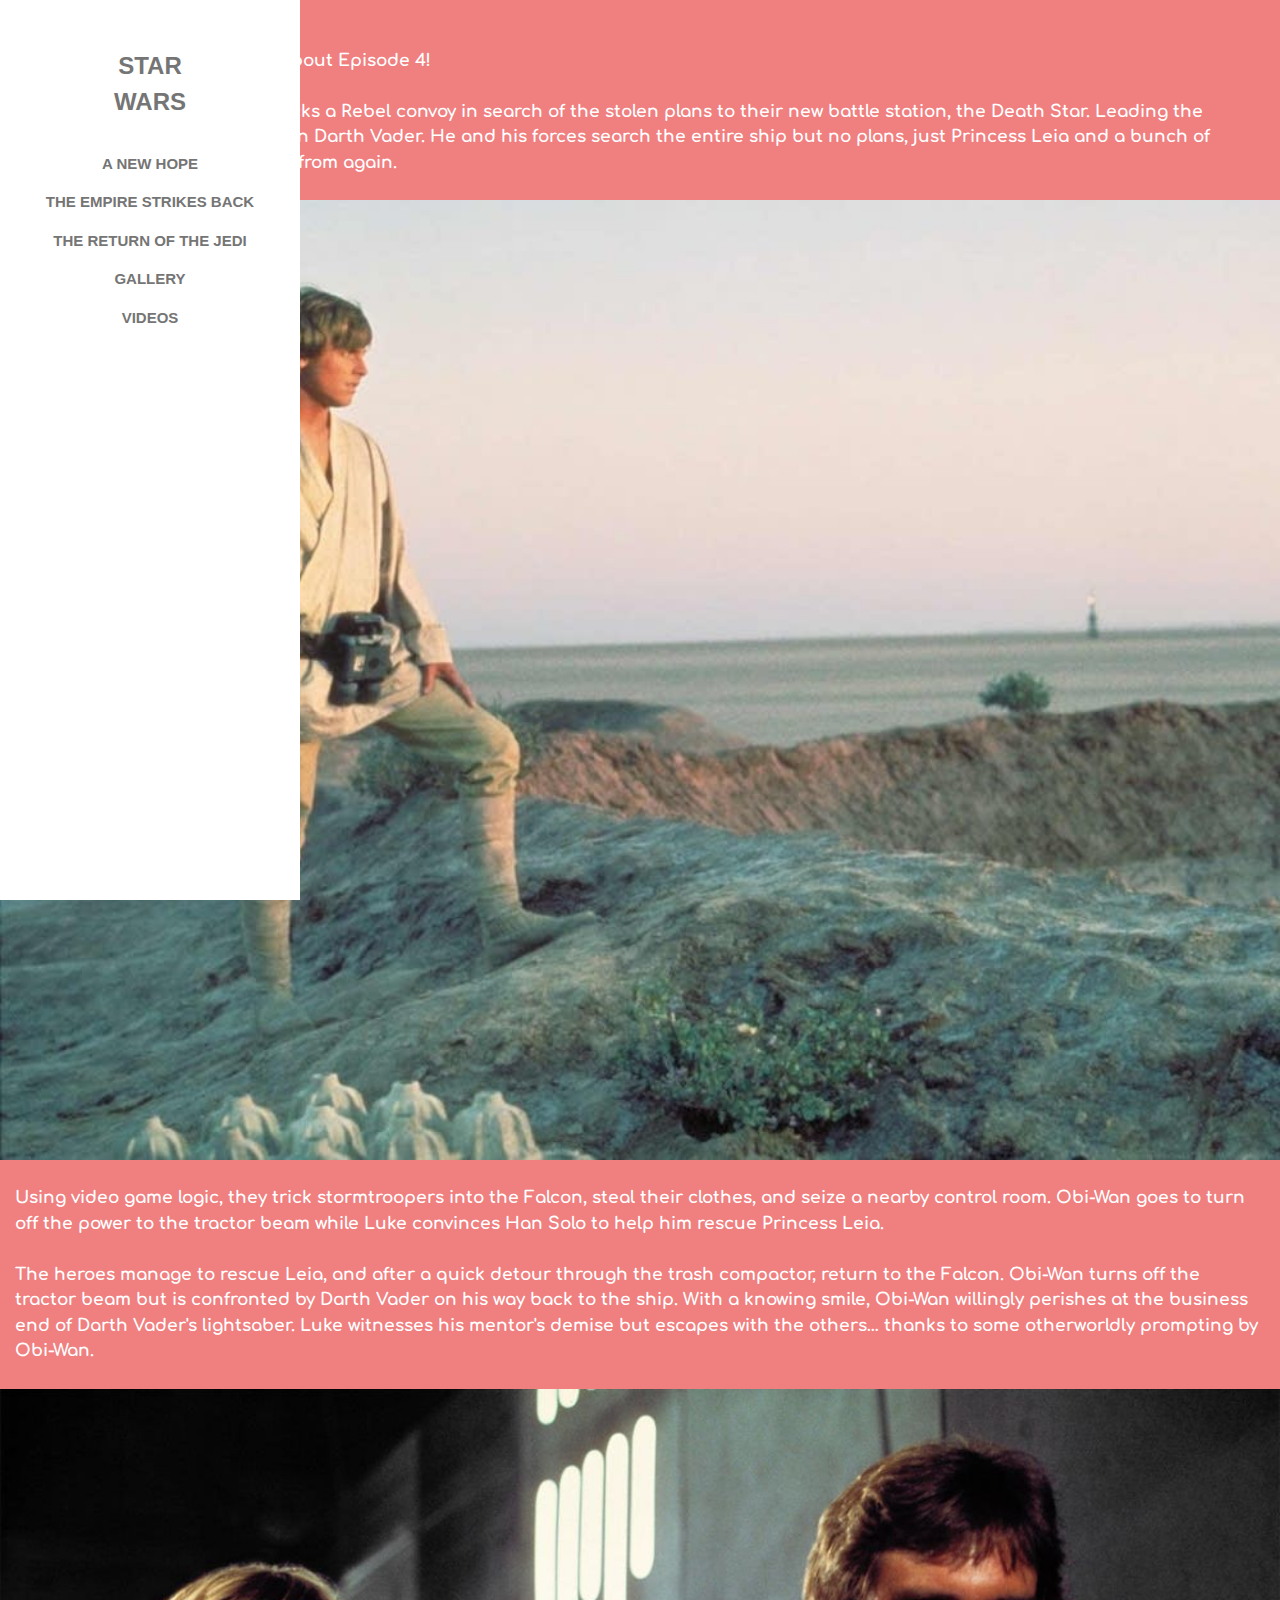
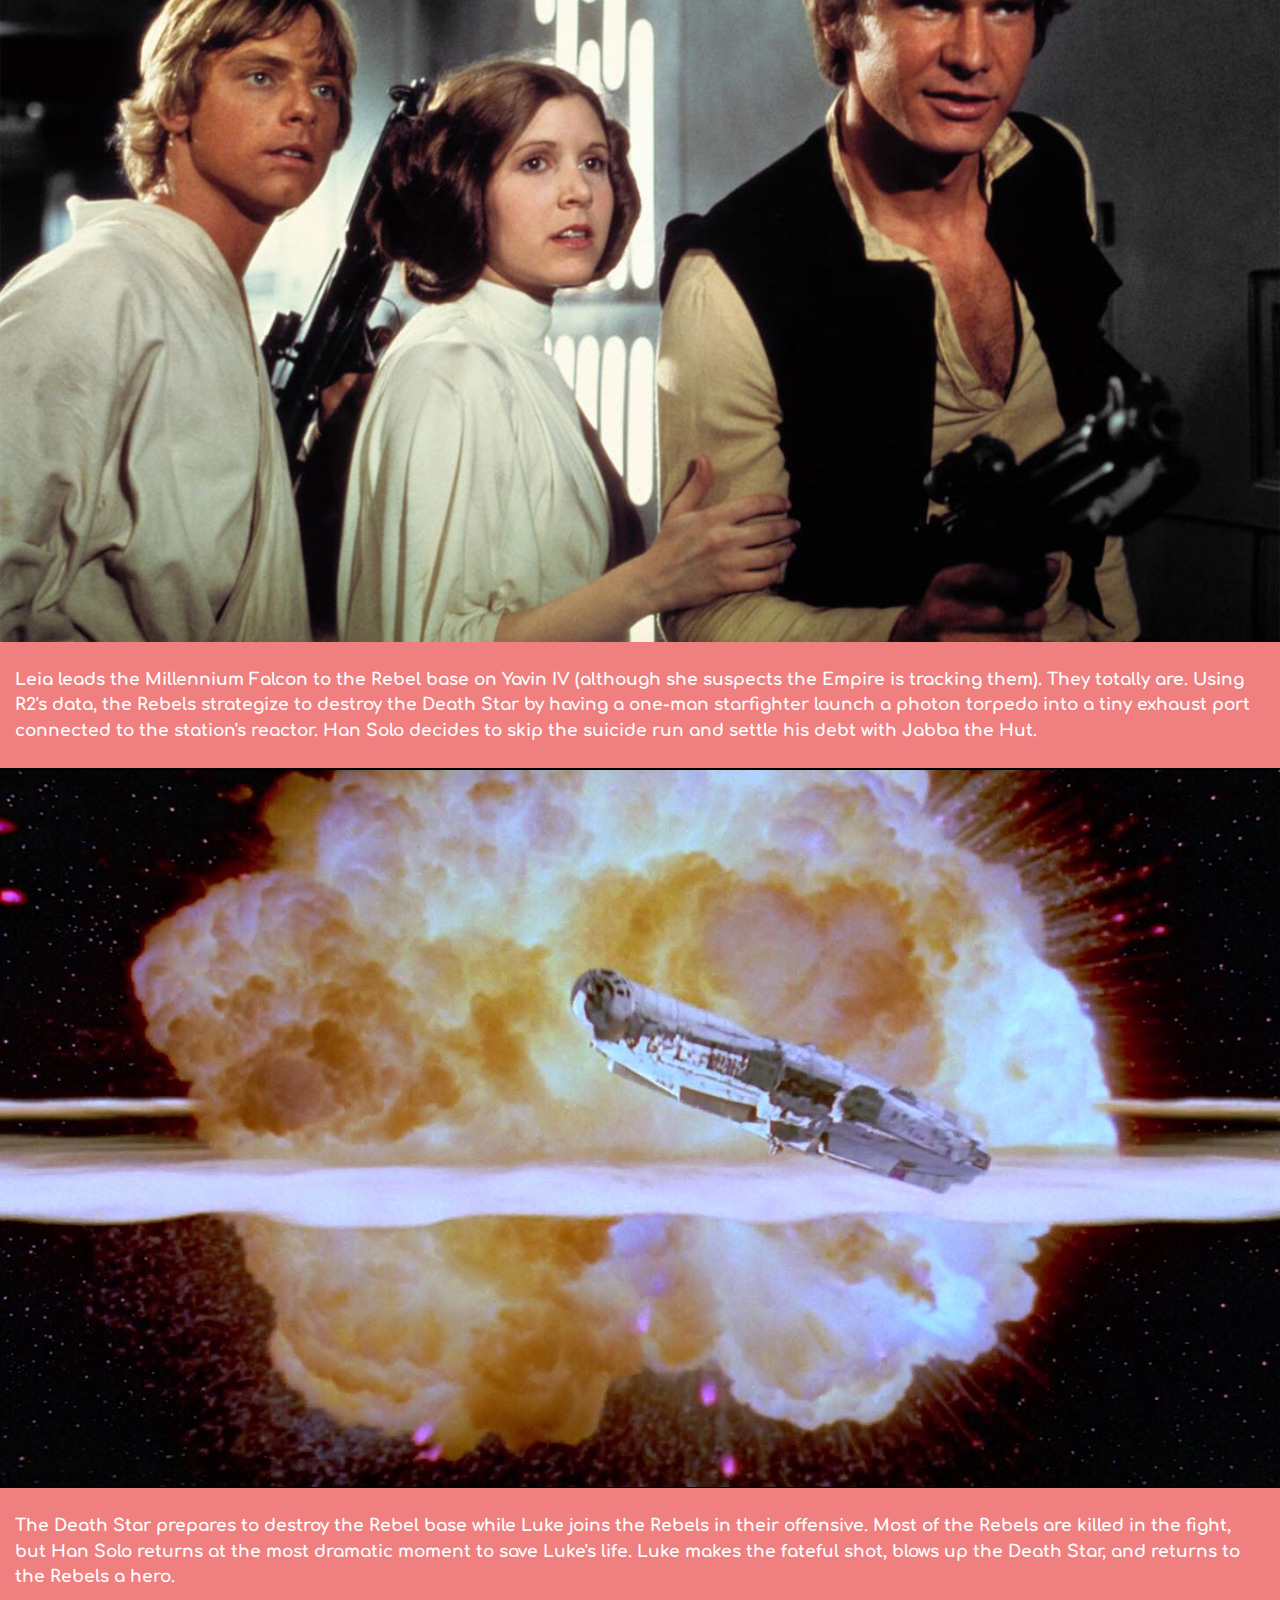
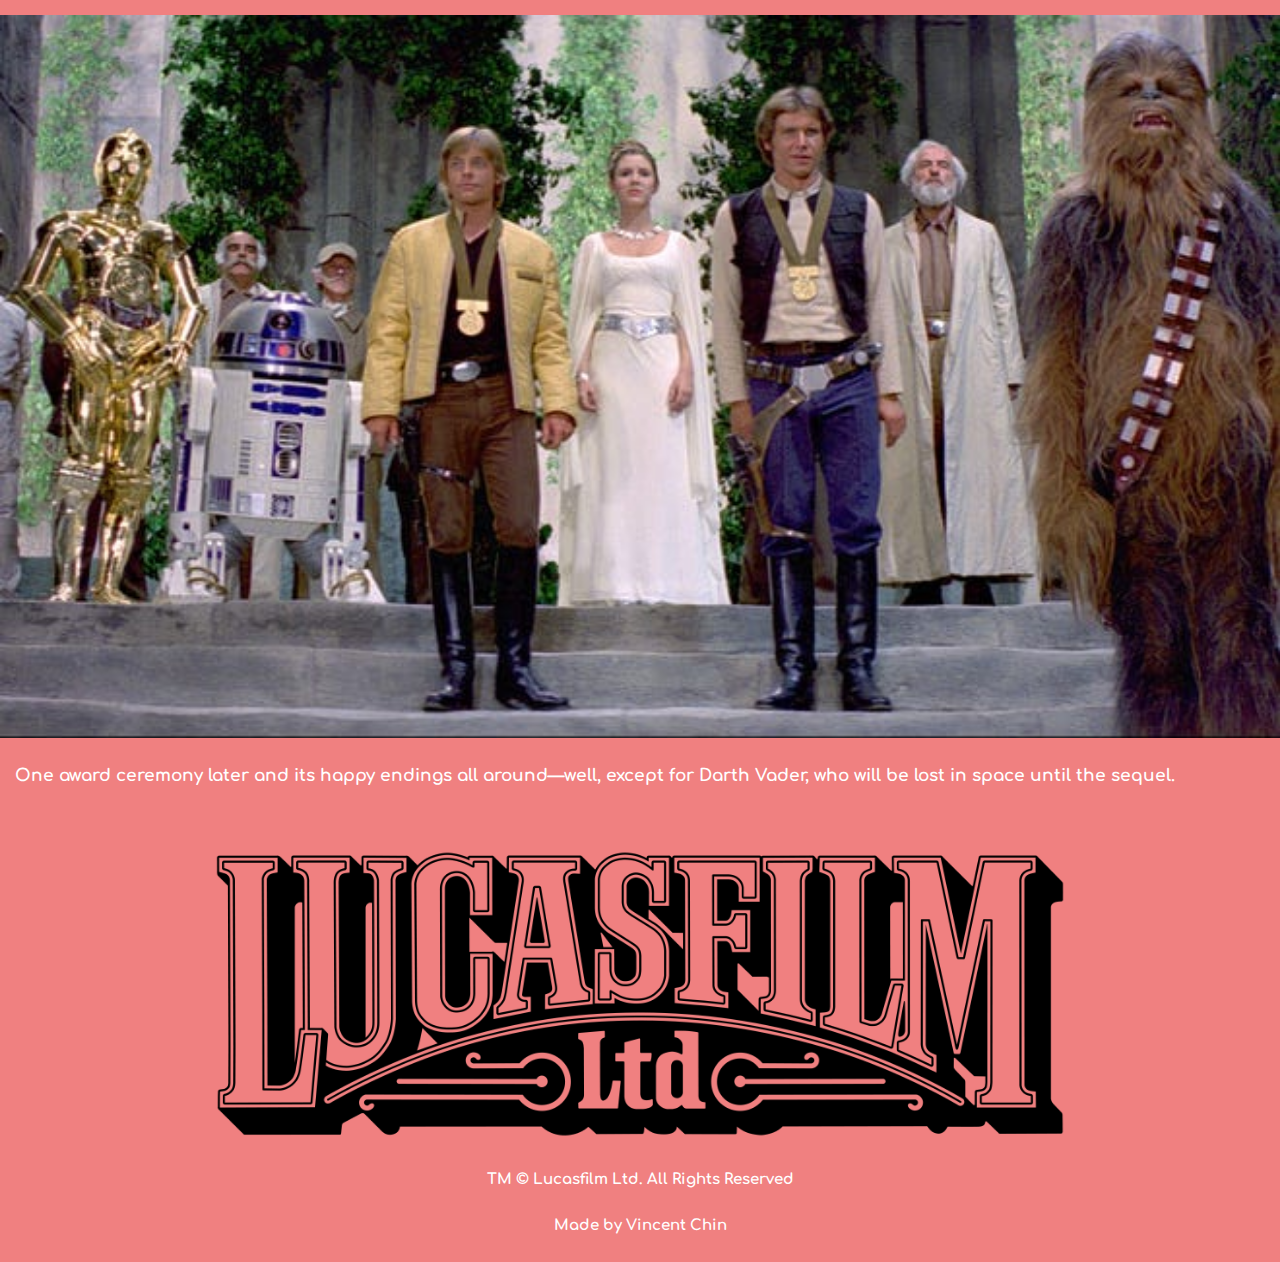
==== anewhope.html @ f859643c "my first commit" ====
<!DOCTYPE html>
<html>

<head>
    <meta charset="utf-8">
    <meta http-equiv="X-UA-Compatible" content="IE=edge">
    <meta name="viewport" content="width=device-width, initial-scale=1">
    <title>Star Wars Sequel</title>
    <link id="icon" rel="icon" type="image/png" href="images/">
    <link id="icon" rel="apple-touch-icon" type="image/png" href="images/" />

    <!--STYLE SHEETS-->
    <link rel="stylesheet" href="style.css">
    <link rel="stylesheet" href="https://www.w3schools.com/w3css/4/w3.css">
    <link rel="stylesheet" href="https://fonts.googleapis.com/css?family=Raleway">
    <link href="https://fonts.googleapis.com/css?family=Comfortaa:400,700&display=swap" rel="stylesheet">
    <!--FONTS-->
    <link rel="stylesheet" href="https://use.fontawesome.com/releases/v5.7.2/css/all.css" integrity="sha384-fnmOCqbTlWIlj8LyTjo7mOUStjsKC4pOpQbqyi7RrhN7udi9RwhKkMHpvLbHG9Sr" crossorigin="anonymous">
    <!--JAVASCRIPT-->
    <script src="script.js" defer></script>
</head>

<body>

    <!--BACK TO TOP-->
    <button onclick="topFunction()" id="myBtn" title="back to top">
        <i class="fas fa-arrow-alt-circle-up"></i>
    </button>


    <!-- NAVIGATION -->
   <!-- Sidebar/menu -->
    <nav class="w3-sidebar w3-bar-block w3-white w3-animate-left w3-text-grey w3-collapse w3-top w3-center" style="z-index:3;width:300px;font-weight:bold" id="mySidebar"><br>
        
        <a href="javascript:void(0)" onclick="w3_close()" class="w3-bar-item w3-button w3-padding w3-hide-large"><i class="fas fa-times"></i></a>
        <h3 class="sidebar-logo w3-center"><b>STAR<br>WARS</b></h3>
        <a href="anewhope.html" onclick="w3_close()" class="w3-bar-item w3-button">A NEW HOPE</a>
       <a href="empirestrikesback.html" onclick="w3_close()" class="w3-bar-item w3-button">THE EMPIRE STRIKES BACK</a>
        <a href="returnofthejedi.html" onclick="w3_close()" class="w3-bar-item w3-button">THE RETURN OF THE JEDI</a>
        <a href="#about" onclick="w3_close()" class="w3-bar-item w3-button">GALLERY</a>
        <a href="#contact" onclick="w3_close()" class="w3-bar-item w3-button">VIDEOS</a>
    </nav>

    <!-- Top menu on small screens -->
     <a id="hamburger" href="javascript:void(0)" class="hamburger w3-button w3-white" onclick="w3_open()">☰</a>
    <header class="nav w3-container w3-top w3-hide-large w3-white w3-xlarge">
<!--         <a href="javascript:void(0)" class="hamburger w3-button w3-white" onclick="w3_open()">☰</a>-->
        <span class="starwarsfont">
            
            <div class="starwarsfont">
                <a href="index.html"> 
                    <img src="image/starwarsnavlogo.png"> </a>
            </div>
                
        </span>
    </header>

    <!-- Overlay effect when opening sidebar on small screens -->
    <div class="w3-overlay w3-hide-large w3-animate-opacity" onclick="w3_close()" style="cursor:pointer" title="close side menu" id="myOverlay"></div>


    <!--BODY TEXT-->
    <div class="holder bg-pink" id="home">
        <div class="blocks block-one">
            <img src="image/anewhope.png">
        </div>
        <div class="blocks block-two block-text">
            <p>Everything You Need To Know About Episode 4!</p> <br>
            
             <p>An Imperial Star Destroyer attacks a Rebel convoy in search of the stolen plans to their new battle station, the Death Star. Leading the campaign is the evil masked man Darth Vader. He and his forces search the entire ship but no plans, just Princess Leia and a bunch of rebels we will never see or hear from again. </p>
        </div>
        <div class="blocks block-three">
            <img src="image/anhsunset.jpg">
        </div>
        <div class="blocks block-four block-text">
            <p>Using video game logic, they trick stormtroopers into the Falcon, steal their clothes, and seize a nearby control room. Obi-Wan goes to turn off the power to the tractor beam while Luke convinces Han Solo to help him rescue Princess Leia.</p> <br>
            
            

<p>The heroes manage to rescue Leia, and after a quick detour through the trash compactor, return to the Falcon. Obi-Wan turns off the tractor beam but is confronted by Darth Vader on his way back to the ship. With a knowing smile, Obi-Wan willingly perishes at the business end of Darth Vader's lightsaber. Luke witnesses his mentor's demise but escapes with the others… thanks to some otherworldly prompting by Obi-Wan.</p>
        </div>
        <div class="blocks block-five">
           <img src="image/anhrescueleia.jpg">
        </div>
        <div class="blocks block-six block-text">
           <p>Leia leads the Millennium Falcon to the Rebel base on Yavin IV (although she suspects the Empire is tracking them). They totally are. Using R2's data, the Rebels strategize to destroy the Death Star by having a one-man starfighter launch a photon torpedo into a tiny exhaust port connected to the station's reactor. Han Solo decides to skip the suicide run and settle his debt with Jabba the Hut.</p>
        </div>
        <div class="blocks block-seven">
           <img src="image/anhdeathstar.jpg">
        </div>
        <div class="blocks block-eight block-text">
           <p>The Death Star prepares to destroy the Rebel base while Luke joins the Rebels in their offensive. Most of the Rebels are killed in the fight, but Han Solo returns at the most dramatic moment to save Luke's life. Luke makes the fateful shot, blows up the Death Star, and returns to the Rebels a hero. </p>
        </div>
        <div class="blocks block-nine">
           <img src="image/anhceremony.jpeg">
        </div>
        <div class="blocks block-ten block-text">
           <p>One award ceremony later and its happy endings all around—well, except for Darth Vader, who will be lost in space until the sequel.</p>
        </div>
    </div>

    <!-- Footer -->
    <footer class="w3-container bg-pink">
        <div class="w3-row-padding">
            <div>
                <div class="blocks block-three block-three-img w3-padding-24" w3-center>
            <img src="image/lucasfilmswhite.png">
        </div>
                <div class="bg-pink w3-center w3-padding-10">TM © Lucasfilm Ltd. All Rights Reserved</div>
                <div class="bg-pink w3-center w3-padding-24">Made by Vincent Chin</div>
            </div>

        </div>
    </footer>
 

</body></html>
---- style.css ----
/*STRUCTURE*/
* {
    margin: 0;
    padding: 0;
    box-sizing: border-box;
    
}

html {
    scroll-behavior: smooth;
}

/*COLORPALETTE & TYPE
green-1 #43B762
green-2 #2BA756
green-3 #2B5A41
black #383C40
white #D5D6D7
body "Azo Sans", sans-serif;
logo "Comfortaa", cursive;
*/

/*BUTTON*/
#myBtn {
    display: none;
    position: fixed;
    bottom: 10px;
    right: 60px;
    z-index: 999;
    border: none;
    outline: none;
    background-color: white;
    color: white;
    border-radius: 1em;
    width: 0px;
    font-size: 40px;
}

.sidebar-logo {
    padding: 5% 0%;
}

/*BODY*/
.holder {
    width: 100%;
    display: grid;
    grid-gap: 10px;
    grid-template-columns: 1fr 1fr 1fr 1fr 1fr 1fr;
    grid-auto-rows: auto;
    padding-bottom: 1em;
    box-shadow: 0px 5px 10px -2px #231F20;
}

.bg-black {
    background-color: black;
}



.bg-pink {
    background-color: lightcoral;
}

.bg-blue {
    background-color: royalblue;
}

.bg-green {
    background-color: mediumseagreen;
}

.starwarsfont {
    width: 300px;
    margin: 0 auto;
    display: flex;
    align-items: center;
    justify-content: center;
    height: 70px;
}

.hamburger {
    align-items: center;
    height: 70px;
    position: fixed;
    z-index: 2;
    font-size: 20px;
}

#hamburger {
    display: flex;
}

.nav {
    height: 70px;
    display: flex;
}

.starwarsfont img{
    width: 100%;
    
}

.blocks {

}

.blocks img {
    width: 100%;
}

.block-one {
    grid-column: 1 / 7;
    grid-row: 1 / 1;
}

.block-two {
    grid-column: 1 / 7;
    grid-row: 2 / 2;
}

.block-three {
    grid-column: 1 / 7;
    grid-row: 3 / 3;
}

.block-three-img {
    width: 70%;
    margin: 0 auto;
}

.block-four {
    grid-column: 1 / 7;
    grid-row: 4 / 4;
}


.block-five {
    grid-column: 1 / 7;
    grid-row: 5 / 5;
}

.block-six {
    grid-column: 1 / 7;
    grid-row: 6 / 6;
}

.block-seven {
    grid-column: 1 / 7;
    grid-row: 7 / 7;
}

.block-eight {
    grid-column: 1 / 7;
    grid-row: 8 / 8;
}

.block-nine {
    grid-column: 1 / 7;
    grid-row: 9 / 9;
}

.block-ten {
    grid-column: 1 / 7;
    grid-row: 10 / 10;
}


.block-eleven {
    grid-column: 1 / 7;
    grid-row: 11 / 11;
}

.block-twelve {
    grid-column: 1 / 7;
    grid-row: 12 / 12;
}

.block-thirteen {
    grid-column: 1 / 7;
    grid-row: 13 / 13;
}



.block-text {
    color: white;
    font-size: 17px;
    font-family: 'Comfortaa';
    font-weight: bold;
    padding: 15px;   
}

.block-fourteen {
    grid-column: 1 / 7;
    grid-row: 14 / 14;
}

.block-fifteen {
    grid-column: 1 / 7;
    grid-row: 15 /15;
}

h1 {
    color: #2BA756;
    font-weight: 400;
    line-height: 1.1em;
}

footer {
    color: white;
    font-family: 'Comfortaa';
    font-weight: bold;
    
    
}


/*RESPONSIVE*/
/* Mobile Styles */
@media screen and (min-width: 300px) and (max-width: 600px) {
    .block-one img {
        padding-top: 5.5em;
    }
}

/* Tablet Styles */
@media only screen and (min-width: 600px) and (max-width: 900px) {

}
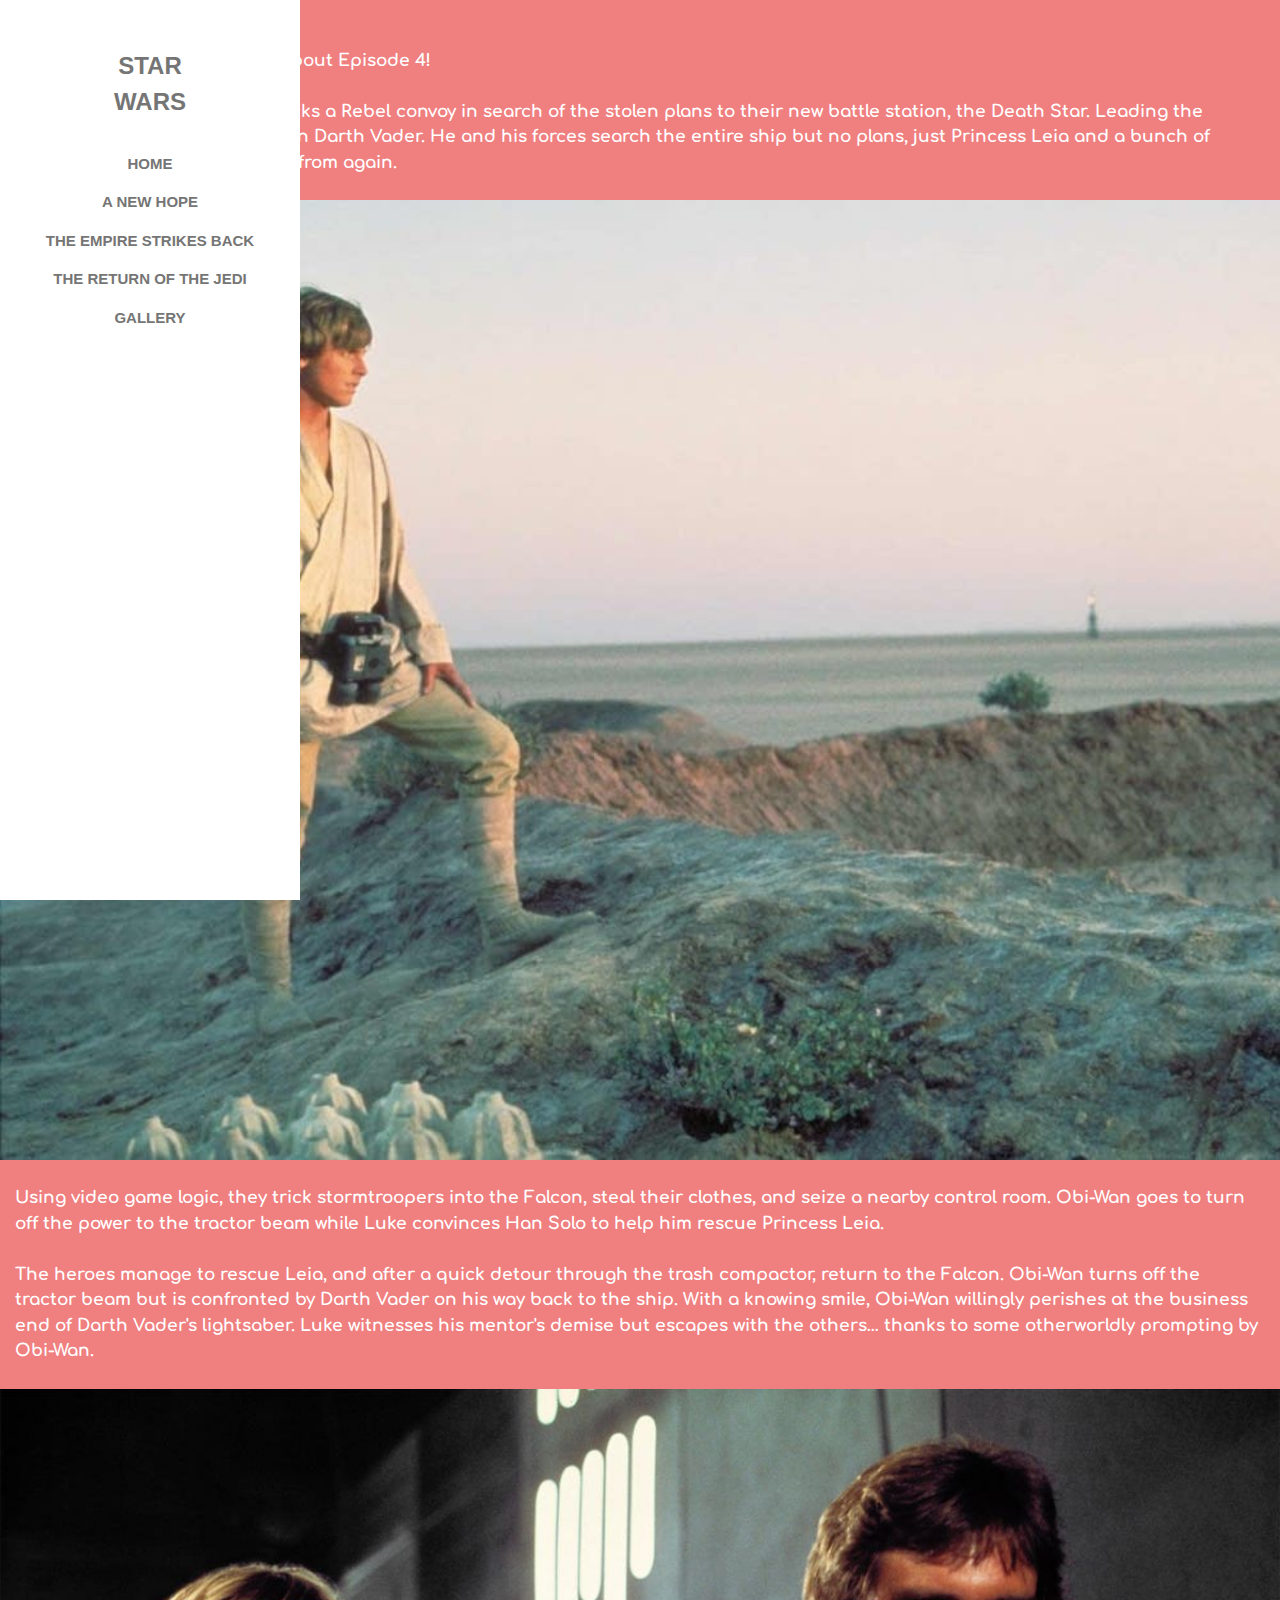
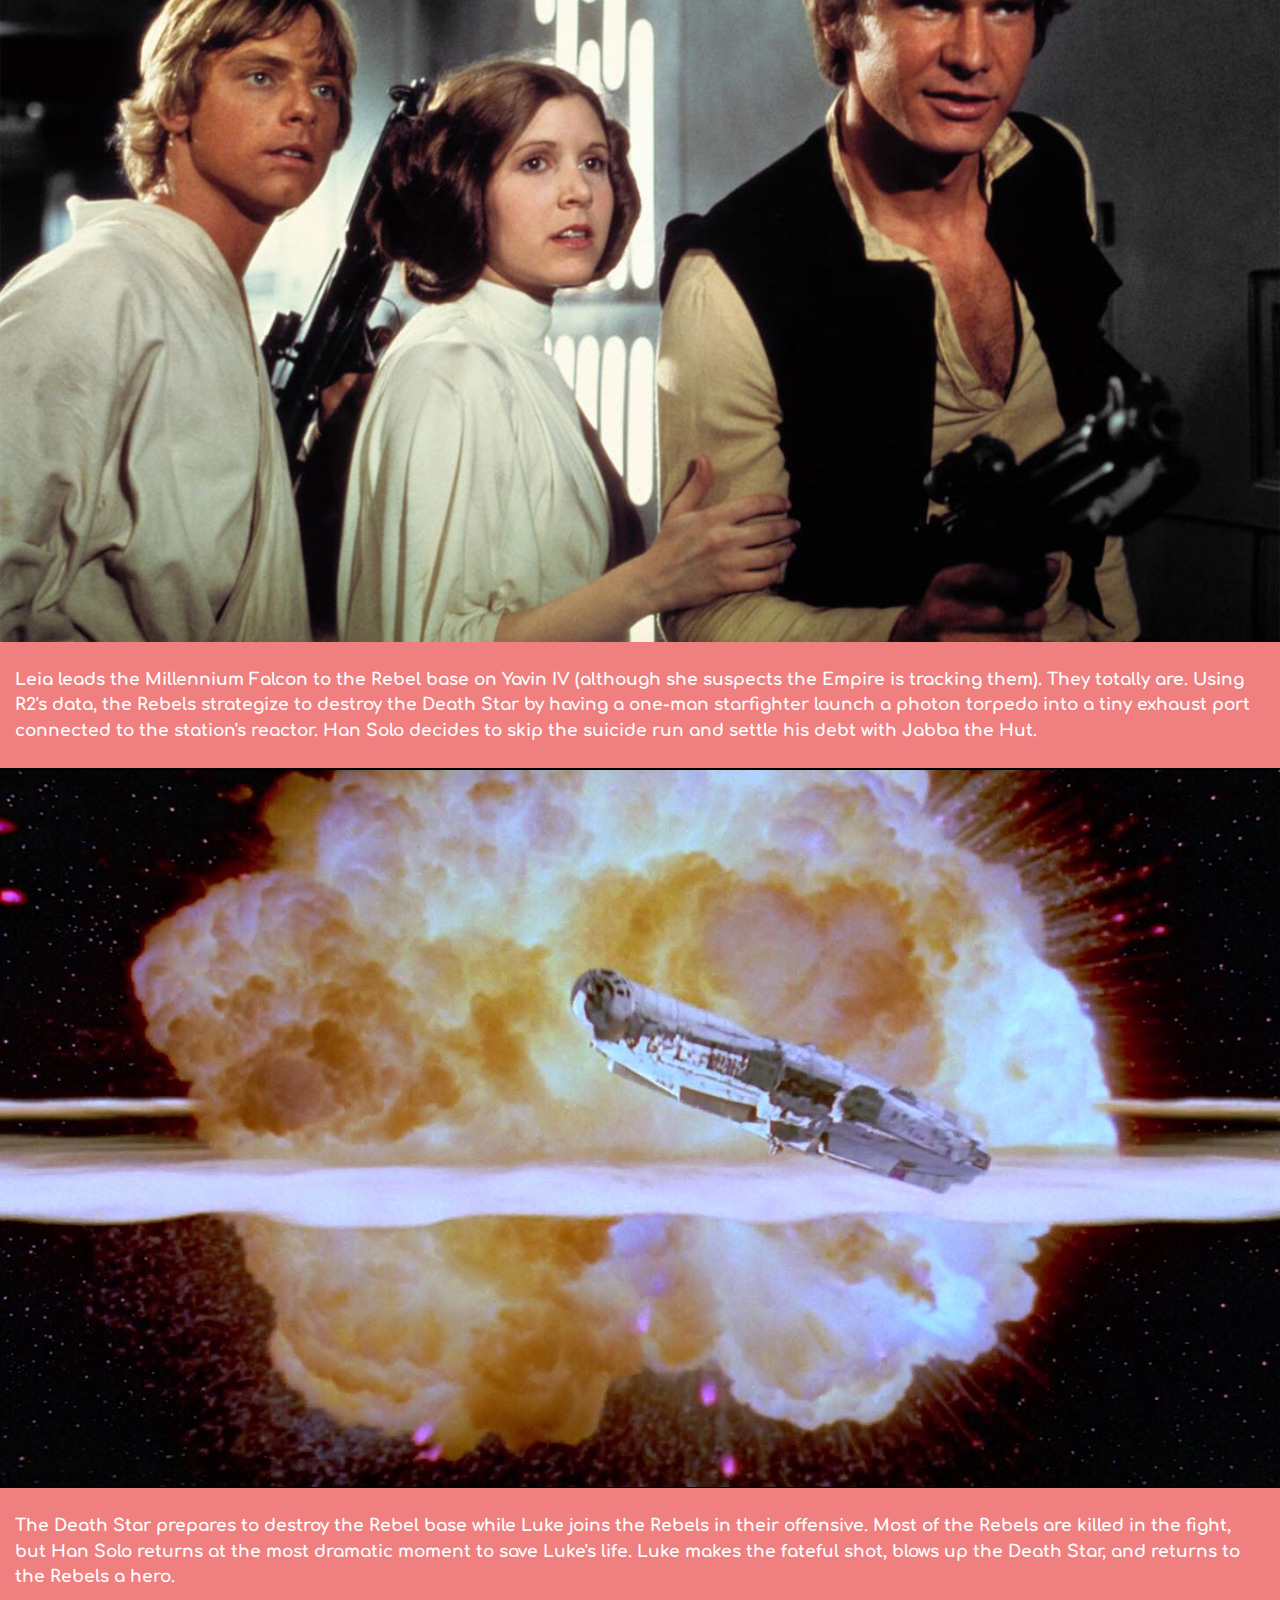
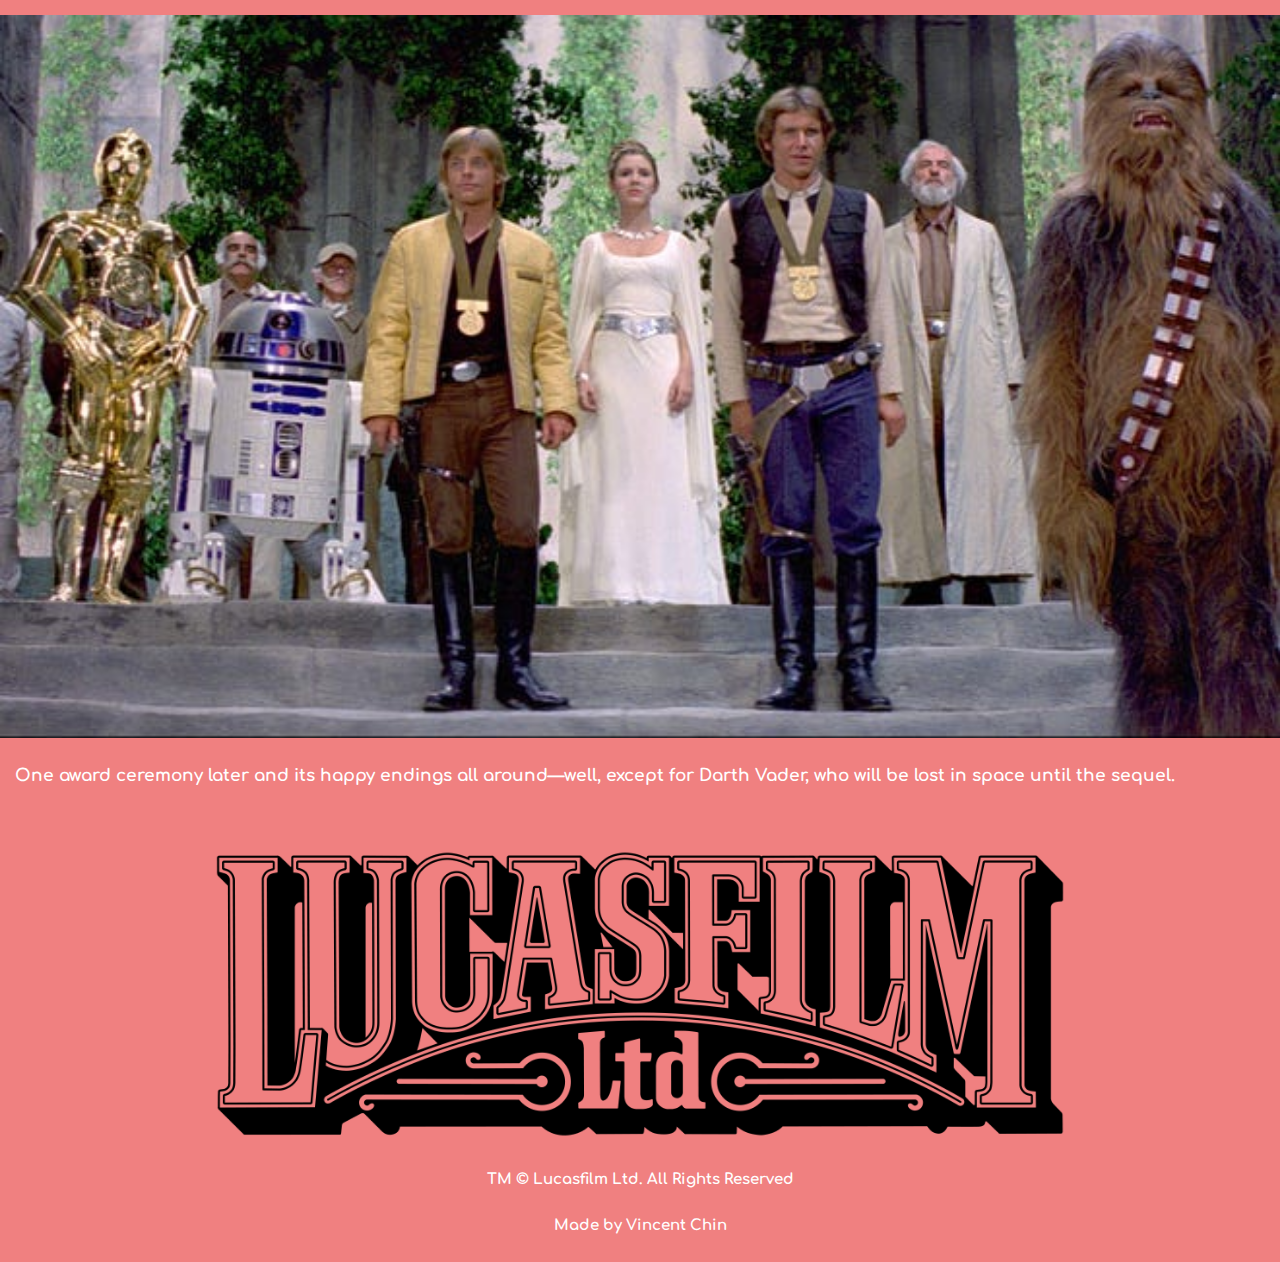
==== commit 52899846: "Add files via upload" ====
--- a/anewhope.html
+++ b/anewhope.html
@@ -34,11 +34,12 @@
         
         <a href="javascript:void(0)" onclick="w3_close()" class="w3-bar-item w3-button w3-padding w3-hide-large"><i class="fas fa-times"></i></a>
         <h3 class="sidebar-logo w3-center"><b>STAR<br>WARS</b></h3>
+        <a href="homepage.html" onclick="w3_close()" class="w3-bar-item w3-button">HOME</a>
         <a href="anewhope.html" onclick="w3_close()" class="w3-bar-item w3-button">A NEW HOPE</a>
        <a href="empirestrikesback.html" onclick="w3_close()" class="w3-bar-item w3-button">THE EMPIRE STRIKES BACK</a>
         <a href="returnofthejedi.html" onclick="w3_close()" class="w3-bar-item w3-button">THE RETURN OF THE JEDI</a>
-        <a href="#about" onclick="w3_close()" class="w3-bar-item w3-button">GALLERY</a>
-        <a href="#contact" onclick="w3_close()" class="w3-bar-item w3-button">VIDEOS</a>
+        <a href="gallery.html" onclick="w3_close()" class="w3-bar-item w3-button">GALLERY</a>
+        
     </nav>
 
     <!-- Top menu on small screens -->
--- a/style.css
+++ b/style.css
@@ -3,7 +3,7 @@
     margin: 0;
     padding: 0;
     box-sizing: border-box;
-    
+
 }
 
 html {
@@ -95,14 +95,12 @@
     display: flex;
 }
 
-.starwarsfont img{
+.starwarsfont img {
     width: 100%;
-    
-}
-
-.blocks {
-
-}
+
+}
+
+.blocks {}
 
 .blocks img {
     width: 100%;
@@ -187,7 +185,7 @@
     font-size: 17px;
     font-family: 'Comfortaa';
     font-weight: bold;
-    padding: 15px;   
+    padding: 15px;
 }
 
 .block-fourteen {
@@ -198,6 +196,21 @@
 .block-fifteen {
     grid-column: 1 / 7;
     grid-row: 15 /15;
+}
+
+.block-sixteen {
+    grid-column: 1 / 7;
+    grid-row: 16 /16;
+}
+
+.block-seventeen {
+    grid-column: 1 / 7;
+    grid-row: 17 /17;
+}
+
+.block-eighteen {
+    grid-column: 1 / 7;
+    grid-row: 18 /18;
 }
 
 h1 {
@@ -206,12 +219,21 @@
     line-height: 1.1em;
 }
 
-footer {
-    color: white;
+.h2 {
+    color: white;
+    font-size: 22px;
     font-family: 'Comfortaa';
     font-weight: bold;
-    
-    
+    padding: 15px;
+    text-align: center
+}
+
+footer {
+    color: white;
+    font-family: 'Comfortaa';
+    font-weight: bold;
+
+
 }
 
 
@@ -221,9 +243,14 @@
     .block-one img {
         padding-top: 5.5em;
     }
+    .starwarsfont {
+        width: 200px;
+    }
 }
 
 /* Tablet Styles */
 @media only screen and (min-width: 600px) and (max-width: 900px) {
-
-}+    .starwarsfont {
+        width: 300px;
+    }
+}
